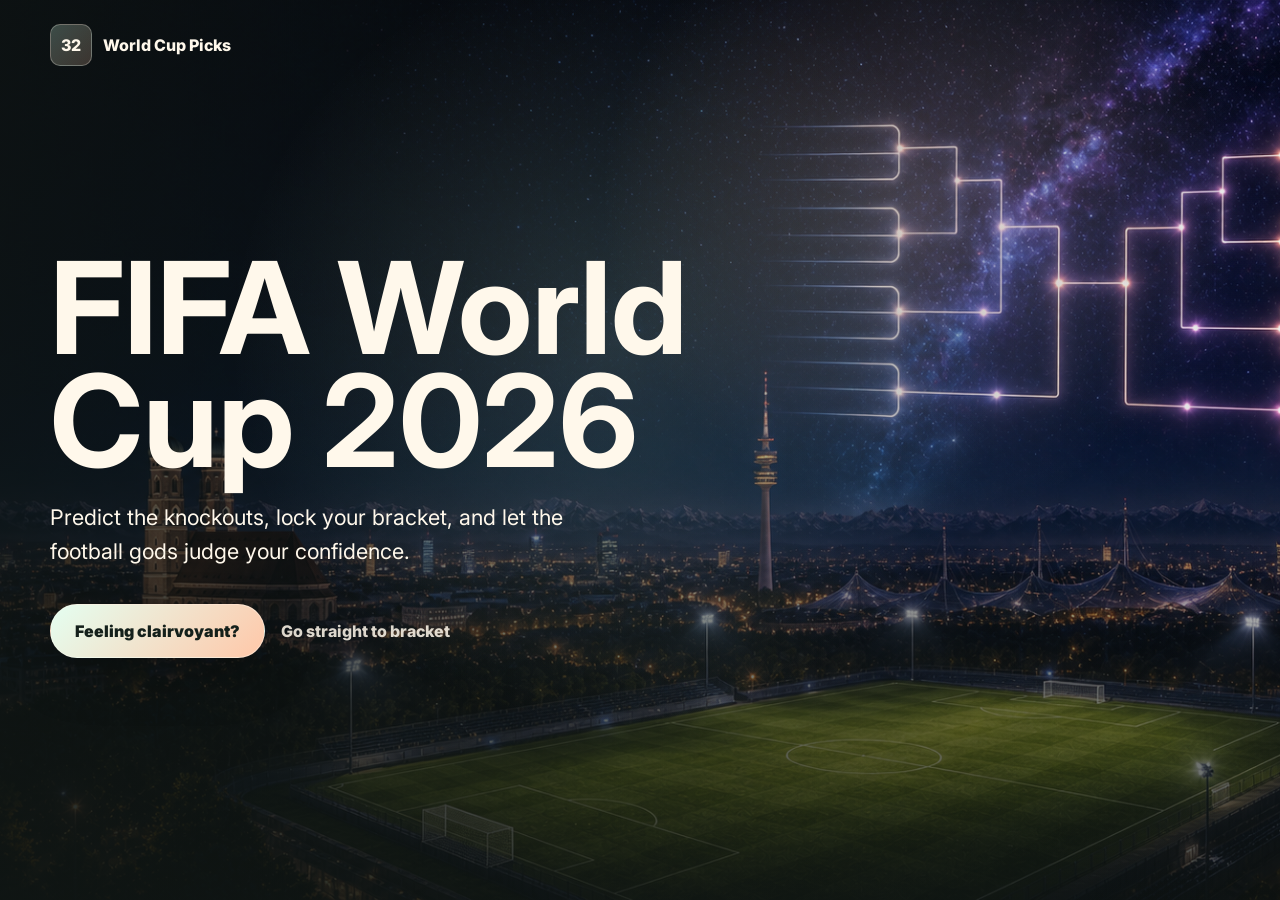
==== index.html @ a51153d9 "Fix tied standings and winner-only scoring" ====
<!doctype html>
<html lang="en">
  <head>
    <meta charset="UTF-8" />
    <meta name="viewport" content="width=device-width, initial-scale=1.0" />
    <title>World Cup Picks</title>
    <link rel="preconnect" href="https://fonts.googleapis.com" />
    <link rel="preconnect" href="https://fonts.gstatic.com" crossorigin />
    <link
      href="https://fonts.googleapis.com/css2?family=Inter:wght@400;500;600;700;800&display=swap"
      rel="stylesheet"
    />
    <link rel="stylesheet" href="./styles.css?v=32" />
  </head>
  <body class="launch-page">
    <main class="launch-shell" aria-label="World Cup Picks launch page">
      <div class="launch-bg" aria-hidden="true"></div>
      <nav class="launch-nav">
        <a class="brand" href="./index.html" aria-label="World Cup Picks">
          <span class="brand__mark">32</span>
          <span>World Cup Picks</span>
        </a>
      </nav>

      <section class="launch-content">
        <h1>FIFA World Cup 2026</h1>
        <p>
          Predict the knockouts, lock your bracket, and let the football gods judge your confidence.
        </p>
        <div class="launch-actions">
          <a class="oracle-button" href="./home.html">Feeling clairvoyant?</a>
          <a class="launch-link" href="./bracket.html">Go straight to bracket</a>
        </div>
      </section>
    </main>
  </body>
</html>
---- styles.css ----
:root {
  --bg: #17211e;
  --surface: rgba(255, 250, 241, 0.13);
  --surface-strong: rgba(255, 250, 241, 0.2);
  --line: rgba(255, 250, 241, 0.22);
  --text: #fff8eb;
  --muted: #ded4c4;
  --accent: #bde8d4;
  --accent-strong: #e4fff1;
  --accent-soft: rgba(189, 232, 212, 0.18);
  --peach: #ffc7a8;
  --lavender: #d7c7ff;
  --amber: #ffd789;
  --blue: #a8d8ff;
  --shadow: 0 24px 70px rgba(23, 33, 30, 0.28);
}

* {
  box-sizing: border-box;
}

html {
  scroll-behavior: smooth;
}

body {
  margin: 0;
  background:
    radial-gradient(circle at 14% 4%, rgba(255, 199, 168, 0.2), transparent 30rem),
    radial-gradient(circle at 88% 18%, rgba(215, 199, 255, 0.18), transparent 34rem),
    linear-gradient(180deg, #24322d 0%, var(--bg) 48%, #111916 100%);
  color: var(--text);
  font-family: Inter, system-ui, -apple-system, BlinkMacSystemFont, "Segoe UI", sans-serif;
}

body::before {
  content: "";
  position: fixed;
  inset: 0;
  z-index: -1;
  pointer-events: none;
  background:
    linear-gradient(180deg, rgba(23, 33, 30, 0.5), rgba(23, 33, 30, 0.66)),
    url("./assets/stadium-bracket.png") center / cover no-repeat;
  opacity: 0.56;
}

.launch-page::before {
  display: none;
}

.launch-shell {
  position: relative;
  min-height: 100svh;
  overflow: hidden;
  isolation: isolate;
  display: grid;
  grid-template-rows: auto 1fr;
}

.launch-bg {
  position: absolute;
  inset: 0;
  z-index: -2;
  background:
    linear-gradient(90deg, rgba(16, 22, 20, 0.76) 0%, rgba(16, 22, 20, 0.36) 42%, rgba(16, 22, 20, 0.02) 100%),
    linear-gradient(0deg, rgba(16, 22, 20, 0.76) 0%, rgba(16, 22, 20, 0.04) 55%),
    url("./assets/stadium-bracket.png") center / cover no-repeat;
  animation: launchDrift 18s ease-in-out infinite alternate;
}

.launch-bg::after {
  content: "";
  position: absolute;
  inset: 0;
  background:
    radial-gradient(circle at 72% 22%, rgba(255, 199, 168, 0.22), transparent 20rem),
    radial-gradient(circle at 48% 38%, rgba(189, 232, 212, 0.18), transparent 24rem);
}

.launch-nav {
  width: min(1180px, calc(100% - 32px));
  margin: 0 auto;
  padding: 24px 0;
}

.launch-content {
  width: min(1180px, calc(100% - 32px));
  margin: 0 auto;
  align-self: center;
  padding: 4rem 0 9rem;
}

.launch-content h1 {
  max-width: 760px;
  font-size: clamp(3.5rem, 10vw, 8.5rem);
  line-height: 0.88;
  text-wrap: balance;
}

.launch-content p:not(.eyebrow) {
  max-width: 560px;
  margin: 1.4rem 0 0;
  color: var(--text);
  font-size: clamp(1.05rem, 2vw, 1.35rem);
  line-height: 1.6;
}

.launch-actions {
  display: flex;
  align-items: center;
  gap: 1rem;
  flex-wrap: wrap;
  margin-top: 2.2rem;
}

.oracle-button {
  display: inline-flex;
  align-items: center;
  justify-content: center;
  min-height: 54px;
  padding: 0 24px;
  border: 1px solid rgba(255, 250, 241, 0.42);
  border-radius: 999px;
  color: #14201b;
  background: linear-gradient(135deg, #e4fff1, #ffc7a8);
  box-shadow: 0 18px 50px rgba(0, 0, 0, 0.24);
  font-weight: 900;
  text-decoration: none;
  transition:
    transform 180ms ease,
    box-shadow 180ms ease;
}

.oracle-button:hover {
  transform: translateY(-2px);
  box-shadow: 0 24px 62px rgba(0, 0, 0, 0.3);
}

.launch-link {
  color: var(--text);
  text-decoration: none;
  font-weight: 800;
  opacity: 0.86;
}

@keyframes launchDrift {
  from {
    transform: scale(1);
  }

  to {
    transform: scale(1.035) translate3d(-0.7%, -0.5%, 0);
  }
}

button,
input,
select {
  font: inherit;
}

input[type="number"] {
  appearance: textfield;
  -moz-appearance: textfield;
}

input[type="number"]::-webkit-outer-spin-button,
input[type="number"]::-webkit-inner-spin-button {
  margin: 0;
  -webkit-appearance: none;
}

button {
  cursor: pointer;
}

.hero {
  position: relative;
  min-height: 74svh;
  display: grid;
  grid-template-rows: auto 1fr;
  overflow: hidden;
  isolation: isolate;
}

.page-header {
  position: relative;
  overflow: hidden;
  isolation: isolate;
  padding-bottom: 2rem;
}

.page-header::before {
  content: "";
  position: absolute;
  inset: 0;
  z-index: -2;
  background:
    linear-gradient(90deg, rgba(23, 33, 30, 0.58) 0%, rgba(23, 33, 30, 0.36) 46%, rgba(23, 33, 30, 0.02) 100%),
    linear-gradient(180deg, rgba(23, 33, 30, 0.02) 0%, rgba(23, 33, 30, 0.74) 100%),
    url("./assets/stadium-bracket.png") center 34% / cover no-repeat;
}

.page-header::after {
  content: "";
  position: absolute;
  inset: auto 0 0;
  z-index: -1;
  height: 9rem;
  background: linear-gradient(0deg, var(--bg), transparent);
}

.hero__backdrop {
  position: absolute;
  inset: 0;
  z-index: -2;
  background:
    linear-gradient(90deg, rgba(23, 33, 30, 0.68) 0%, rgba(23, 33, 30, 0.44) 43%, rgba(23, 33, 30, 0.02) 100%),
    linear-gradient(0deg, rgba(23, 33, 30, 0.92) 0%, rgba(23, 33, 30, 0.02) 44%),
    url("./assets/stadium-bracket.png") center / cover no-repeat;
}

.hero::after {
  content: "";
  position: absolute;
  inset: auto 0 0;
  z-index: -1;
  height: 22svh;
  background: linear-gradient(0deg, var(--bg), transparent);
}

.topbar {
  display: flex;
  align-items: center;
  justify-content: space-between;
  gap: 1rem;
  width: min(1180px, calc(100% - 32px));
  margin: 0 auto;
  padding: 22px 0;
}

.brand {
  display: inline-flex;
  align-items: center;
  gap: 0.7rem;
  color: var(--text);
  text-decoration: none;
  font-weight: 800;
  letter-spacing: 0;
}

.brand__mark {
  display: grid;
  place-items: center;
  width: 42px;
  aspect-ratio: 1;
  border-radius: 10px;
  color: var(--text);
  background: linear-gradient(135deg, rgba(189, 232, 212, 0.28), rgba(255, 199, 168, 0.2));
  border: 1px solid rgba(255, 250, 241, 0.28);
}

.topbar__actions,
.score-rules,
.legend {
  display: flex;
  align-items: center;
  gap: 0.7rem;
  flex-wrap: wrap;
}

.nav-link {
  display: inline-flex;
  align-items: center;
  min-height: 36px;
  padding: 0 12px;
  border: 1px solid transparent;
  border-radius: 999px;
  color: var(--muted);
  text-decoration: none;
  font-size: 0.9rem;
  font-weight: 800;
}

.nav-link.is-active {
  color: var(--text);
  border-color: var(--line);
  background: rgba(255, 250, 241, 0.1);
}

.sync-pill {
  display: inline-flex;
  align-items: center;
  min-height: 34px;
  padding: 0 11px;
  border: 1px solid var(--line);
  border-radius: 999px;
  background: rgba(255, 255, 255, 0.08);
  color: var(--muted);
  font-size: 0.78rem;
  font-weight: 800;
}

.sync-pill::before {
  content: "";
  width: 0.55rem;
  aspect-ratio: 1;
  margin-right: 0.45rem;
  border-radius: 50%;
  background: var(--muted);
}

.sync-pill[data-mode="connected"]::before {
  background: var(--accent);
}

.sync-pill[data-mode="syncing"]::before {
  background: var(--blue);
}

.sync-pill[data-mode="warning"]::before {
  background: var(--amber);
}

.primary-button,
.ghost-button {
  border: 1px solid var(--line);
  border-radius: 999px;
  min-height: 42px;
  padding: 0 16px;
  color: var(--text);
}

.primary-button {
  background: linear-gradient(135deg, rgba(189, 232, 212, 0.24), rgba(255, 199, 168, 0.18));
  color: var(--text);
  border-color: rgba(255, 250, 241, 0.3);
  font-weight: 800;
}

.ghost-button {
  background: rgba(255, 250, 241, 0.085);
}

.hero__content {
  width: min(1180px, calc(100% - 32px));
  margin: 0 auto;
  align-self: center;
  padding: 5rem 0 8rem;
}

.page-title {
  width: min(1180px, calc(100% - 32px));
  margin: 2.5rem auto 0;
  padding: 2rem 0 6.5rem;
}

.page-title h1 {
  max-width: 760px;
  font-size: clamp(2.2rem, 5vw, 4.8rem);
}

.eyebrow {
  margin: 0 0 0.55rem;
  color: var(--accent-strong);
  font-size: 0.74rem;
  font-weight: 800;
  letter-spacing: 0.16em;
  text-transform: uppercase;
}

h1,
h2 {
  margin: 0;
  letter-spacing: 0;
}

h1 {
  max-width: 820px;
  font-size: clamp(2.5rem, 7vw, 5.8rem);
  line-height: 0.94;
}

h2 {
  font-size: 1.25rem;
}

.hero__lede {
  max-width: 640px;
  color: var(--muted);
  font-size: 1.1rem;
  line-height: 1.7;
}

.score-rules {
  margin-top: 1.6rem;
}

.score-rules span,
.status-pill,
.legend span {
  display: inline-flex;
  align-items: center;
  gap: 0.4rem;
  min-height: 34px;
  padding: 0 12px;
  border: 1px solid var(--line);
  border-radius: 999px;
  background: rgba(255, 255, 255, 0.08);
  color: var(--muted);
}

.score-rules strong {
  color: var(--accent);
}

.app-shell {
  width: min(1380px, calc(100% - 32px));
  margin: -52px auto 80px;
  position: relative;
  z-index: 2;
}

.bracket-shell {
  width: min(1560px, calc(100% - 32px));
  margin-top: -78px;
}

.dashboard,
.analytics-grid {
  display: grid;
  gap: 1rem;
}

.dashboard {
  grid-template-columns: repeat(4, minmax(0, 1fr));
}

.home-grid {
  display: grid;
  grid-template-columns: minmax(320px, 0.9fr) minmax(0, 1.35fr);
  gap: 1rem;
  margin-top: 1rem;
}

.race-panel,
.standings-panel {
  min-height: 360px;
}

.race-stats {
  display: grid;
  gap: 0.75rem;
  padding: 1rem;
}

.race-card {
  border: 1px solid rgba(255, 250, 241, 0.14);
  border-radius: 14px;
  background:
    linear-gradient(135deg, rgba(198, 232, 112, 0.15), rgba(189, 232, 212, 0.08), rgba(215, 199, 255, 0.08)),
    rgba(23, 33, 30, 0.38);
  padding: 0.9rem;
}

.race-card span,
.chaser-row span {
  color: var(--muted);
  font-size: 0.78rem;
}

.race-card strong {
  display: block;
  margin-top: 0.25rem;
  color: var(--text);
  font-size: 1.35rem;
}

.race-card small {
  display: block;
  margin-top: 0.3rem;
  color: var(--muted);
}

.race-card--leader {
  border-color: rgba(198, 232, 112, 0.36);
}

.race-mini-grid {
  display: grid;
  grid-template-columns: 1fr 1fr;
  gap: 0.75rem;
}

.chaser-list {
  display: grid;
  gap: 0.5rem;
}

.chaser-row {
  display: grid;
  grid-template-columns: 30px minmax(0, 1fr) auto;
  align-items: center;
  gap: 0.65rem;
  min-height: 42px;
  padding: 0 0.7rem;
  border: 1px solid rgba(255, 250, 241, 0.12);
  border-radius: 12px;
  background: rgba(255, 250, 241, 0.055);
}

.chaser-row strong {
  color: var(--text);
  overflow: hidden;
  text-overflow: ellipsis;
  white-space: nowrap;
}

.points-list {
  display: grid;
  gap: 0.65rem;
  max-height: 360px;
  overflow: auto;
  padding: 1rem;
}

.points-row-chart {
  display: grid;
  grid-template-columns: 30px minmax(96px, 1fr) minmax(150px, 1.8fr) 54px;
  align-items: center;
  gap: 0.75rem;
  min-height: 48px;
  padding: 0 0.8rem;
  border: 1px solid rgba(255, 250, 241, 0.14);
  border-radius: 14px;
  background:
    linear-gradient(90deg, rgba(255, 248, 235, 0.075), rgba(255, 248, 235, 0.025)),
    rgba(23, 33, 30, 0.36);
  color: var(--muted);
}

.points-row-chart strong,
.points-row-chart b {
  color: var(--text);
}

.points-row-chart b {
  font-size: 0.95rem;
  text-align: right;
}

.points-track {
  height: 9px;
  border-radius: 999px;
  background: rgba(255, 250, 241, 0.11);
  overflow: hidden;
}

.points-track span {
  display: block;
  height: 100%;
  border-radius: inherit;
  background: linear-gradient(90deg, var(--accent), var(--peach), var(--lavender));
  box-shadow: 0 0 18px rgba(255, 199, 168, 0.22);
}

.standings-list {
  display: grid;
  gap: 0.65rem;
  padding: 1rem;
  max-height: 360px;
  overflow: auto;
}

.standing-row {
  display: grid;
  grid-template-columns: 30px minmax(0, 1fr) auto auto;
  align-items: center;
  gap: 0.75rem;
  min-height: 46px;
  padding: 0 0.75rem;
  border: 1px solid rgba(226, 232, 240, 0.1);
  border-radius: 8px;
  background: rgba(255, 255, 255, 0.035);
  color: var(--muted);
}

.standing-row strong,
.standing-player-link {
  color: var(--text);
}

.standing-player-link {
  min-width: 0;
  overflow: hidden;
  text-overflow: ellipsis;
  text-decoration: none;
  font-weight: 750;
}

.standing-player-link:hover,
.standing-player-link:focus-visible {
  color: var(--accent-strong);
  text-decoration: underline;
  text-underline-offset: 3px;
}

.standing-rank {
  display: grid;
  place-items: center;
  width: 26px;
  aspect-ratio: 1;
  border-radius: 999px;
  background: rgba(142, 182, 217, 0.14);
  color: var(--text);
  font-size: 0.8rem;
  font-weight: 800;
}

.metric,
.panel,
.match-card {
  background: var(--surface);
  border: 1px solid var(--line);
  box-shadow: var(--shadow);
  backdrop-filter: blur(22px) saturate(130%);
}

.metric {
  min-height: 132px;
  border-radius: 8px;
  padding: 1rem;
}

.metric__label,
.metric small,
.match-code,
.fixture-note,
.points-row,
.winner-row {
  color: var(--muted);
}

.fixture-note {
  display: block;
  margin-top: 0.15rem;
  font-size: 0.72rem;
}

.metric strong {
  display: block;
  margin: 0.45rem 0 0.25rem;
  font-size: clamp(1.8rem, 3vw, 2.6rem);
}

.workspace {
  display: grid;
  grid-template-columns: minmax(360px, 430px) minmax(0, 1fr);
  gap: 1rem;
  margin-top: 1rem;
}

.lock-box {
  margin: 0.85rem 0.85rem 0;
  padding: 0.9rem;
  border: 1px solid rgba(255, 250, 241, 0.18);
  border-radius: 14px;
  background:
    linear-gradient(135deg, rgba(189, 232, 212, 0.11), rgba(215, 199, 255, 0.08)),
    rgba(255, 250, 241, 0.08);
  box-shadow: 0 18px 48px rgba(0, 0, 0, 0.18);
  backdrop-filter: blur(22px) saturate(130%);
}

.lock-box--wide {
  display: flex;
  align-items: center;
  justify-content: space-between;
  gap: 1rem;
  margin: 0;
  padding: 1rem;
}

.lock-box--details {
  display: grid;
  grid-template-columns: minmax(280px, 1fr) minmax(240px, 0.5fr) auto;
}

.lock-copy p {
  max-width: 560px;
}

.lock-box--details .lock-copy p,
.section-note--highlight {
  border: 1px solid rgba(198, 232, 112, 0.46);
  border-radius: 12px;
  background:
    linear-gradient(135deg, rgba(198, 232, 112, 0.32), rgba(189, 232, 212, 0.2), rgba(255, 250, 241, 0.09)),
    rgba(32, 46, 25, 0.34);
  color: #f7ffd9;
  padding: 0.7rem 0.8rem;
  box-shadow: 0 12px 32px rgba(112, 145, 39, 0.2);
}

.participant-fields {
  display: grid;
  grid-template-columns: 1fr;
  gap: 0.75rem;
}

.participant-fields label {
  display: grid;
  gap: 0.35rem;
  color: var(--muted);
  font-size: 0.76rem;
  font-weight: 800;
}

.detail-input {
  min-height: 40px;
  border: 1px solid rgba(255, 250, 241, 0.22);
  border-radius: 10px;
  background: rgba(255, 250, 241, 0.11);
  color: var(--text);
  padding: 0 0.75rem;
}

.detail-input::placeholder {
  color: rgba(187, 180, 166, 0.68);
}

.detail-input:focus {
  outline: none;
  border-color: rgba(189, 232, 212, 0.58);
  background: rgba(255, 250, 241, 0.16);
}

.bottom-lock {
  display: flex;
  align-items: center;
  justify-content: space-between;
  gap: 1rem;
  padding: 1rem;
  border: 1px solid rgba(248, 244, 235, 0.14);
  border-radius: 14px;
  background: rgba(248, 244, 235, 0.075);
  box-shadow: 0 18px 48px rgba(0, 0, 0, 0.18);
  backdrop-filter: blur(22px) saturate(130%);
}

.bottom-lock div {
  display: grid;
  gap: 0.2rem;
}

.bottom-lock span {
  color: var(--muted);
  font-size: 0.88rem;
}

.bottom-lock button {
  min-width: 180px;
}

.lock-box--wide p {
  margin-bottom: 0;
}

.lock-box strong {
  display: block;
  margin-bottom: 0.35rem;
}

.lock-box p {
  margin: 0 0 0.8rem;
  color: var(--muted);
  font-size: 0.86rem;
  line-height: 1.45;
}

.lock-box button {
  width: 100%;
}

.lock-box button:disabled {
  cursor: default;
  opacity: 0.72;
}

.panel {
  border-radius: 14px;
  overflow: hidden;
}

.panel__header,
.section-heading {
  display: flex;
  justify-content: space-between;
  gap: 1rem;
  align-items: flex-start;
  padding: 1rem;
  border-bottom: 1px solid var(--line);
}

.section-note {
  max-width: 320px;
  margin: 0;
  color: var(--muted);
  font-size: 0.86rem;
  line-height: 1.45;
  text-align: right;
}

.section-note.section-note--highlight {
  color: #f7ffd9;
  max-width: 380px;
}

.controls-panel {
  align-self: start;
  max-height: calc(100svh - 24px);
  position: sticky;
  top: 12px;
  display: grid;
  grid-template-rows: auto 1fr;
}

.match-list {
  overflow: auto;
  padding: 0.85rem;
  display: grid;
  gap: 0.85rem;
}

.match-card {
  border-radius: 8px;
  padding: 1rem;
}

.match-card__top,
.team-row,
.winner-row,
.points-row {
  display: flex;
  align-items: center;
  justify-content: space-between;
  gap: 0.75rem;
}

.match-card__top {
  margin-bottom: 0.75rem;
}

.status-select,
.prediction-pick,
.actual-pick,
.team-name,
.score-inputs input {
  min-height: 36px;
  border: 1px solid var(--line);
  border-radius: 8px;
  background: rgba(255, 255, 255, 0.055);
  color: var(--text);
}

.status-select,
.prediction-pick,
.actual-pick {
  width: 100%;
  padding: 0 0.5rem;
}

.teams {
  display: grid;
  gap: 0.35rem;
  padding: 0.55rem 0;
  border-top: 1px solid rgba(226, 232, 240, 0.08);
  border-bottom: 1px solid rgba(226, 232, 240, 0.08);
}

.team-row {
  display: grid;
  grid-template-columns: 28px minmax(0, 1fr) auto;
  gap: 0.55rem;
}

.team-flag {
  display: grid;
  place-items: center;
  font-size: 1.15rem;
}

.team-name {
  width: 100%;
  padding: 0 0.55rem;
  border-color: transparent;
  background: transparent;
  font-weight: 750;
}

.team-score {
  min-width: 2ch;
  text-align: right;
  font-weight: 800;
}

.match-fields {
  display: grid;
  gap: 0.75rem;
  margin-top: 0.9rem;
}

.field-group {
  display: grid;
  grid-template-columns: 1fr 112px;
  gap: 0.65rem;
  margin: 0;
  padding: 0.75rem;
  border: 1px solid rgba(226, 232, 240, 0.09);
  border-radius: 8px;
  background: rgba(255, 255, 255, 0.025);
}

.field-group:last-child {
  grid-template-columns: 1fr 112px 1fr;
}

.field-group legend {
  padding: 0 0.3rem;
  color: var(--text);
  font-size: 0.78rem;
  font-weight: 800;
}

.field-group label {
  display: grid;
  gap: 0.35rem;
  color: var(--muted);
  font-size: 0.76rem;
  font-weight: 700;
}

.score-inputs {
  display: inline-flex;
  align-items: center;
  gap: 0.3rem;
}

.score-inputs input {
  width: 52px;
  text-align: center;
}

.winner-row,
.points-row {
  margin-top: 0.75rem;
  font-size: 0.82rem;
}

.bracket-stage {
  min-width: 0;
  border: 1px solid var(--line);
  border-radius: 18px;
  background:
    linear-gradient(135deg, rgba(189, 232, 212, 0.09), rgba(255, 199, 168, 0.07), rgba(215, 199, 255, 0.06)),
    rgba(23, 33, 30, 0.62);
  box-shadow: var(--shadow);
  backdrop-filter: blur(24px) saturate(130%);
  overflow: hidden;
}

.legend {
  font-size: 0.78rem;
}

.legend__dot {
  width: 0.55rem;
  aspect-ratio: 1;
  border-radius: 50%;
}

.legend__dot--live {
  background: var(--blue);
}

.legend__dot--final {
  background: var(--amber);
}

.legend__dot--predicted {
  background: var(--accent);
}

.bracket {
  display: grid;
  grid-template-columns: repeat(5, minmax(230px, 1fr));
  gap: 1.1rem;
  overflow: auto;
  padding: 1.15rem;
}

.bracket--large {
  min-height: 720px;
}

.bracket--large .round-column:nth-child(1) {
  gap: 0.7rem;
}

.bracket--large .round-column:nth-child(2) {
  padding-top: 1.9rem;
  gap: 1.8rem;
}

.bracket--large .round-column:nth-child(3) {
  padding-top: 5.15rem;
  gap: 4.85rem;
}

.bracket--large .round-column:nth-child(4) {
  padding-top: 11.7rem;
  gap: 10.8rem;
}

.bracket--large .round-column:nth-child(5) {
  padding-top: 24.8rem;
  gap: 0;
}

.round-column {
  display: grid;
  align-content: start;
  gap: 0.85rem;
  min-width: 230px;
}

.round-title {
  color: rgba(255, 248, 235, 0.76);
  font-size: 0.72rem;
  font-weight: 800;
  letter-spacing: 0.1em;
  text-transform: uppercase;
  padding-left: 0.25rem;
}

.bracket-node {
  position: relative;
  border: 1px solid rgba(255, 250, 241, 0.16);
  border-radius: 20px;
  background:
    linear-gradient(145deg, rgba(255, 248, 235, 0.16), rgba(189, 232, 212, 0.07) 46%, rgba(215, 199, 255, 0.07)),
    rgba(22, 31, 28, 0.64);
  overflow: hidden;
  box-shadow: 0 16px 42px rgba(9, 16, 14, 0.18);
  backdrop-filter: blur(18px) saturate(128%);
  transition:
    transform 180ms ease,
    border-color 180ms ease,
    background 180ms ease,
    box-shadow 180ms ease;
}

.bracket-node:hover {
  transform: translateY(-2px);
  border-color: rgba(255, 248, 235, 0.32);
  box-shadow: 0 20px 54px rgba(9, 16, 14, 0.24);
}

.bracket-node::after {
  content: "";
  position: absolute;
  inset: 10px auto auto 10px;
  width: 5px;
  height: calc(100% - 20px);
  border-radius: 999px;
  background: linear-gradient(180deg, var(--accent), var(--peach), var(--lavender));
  opacity: 0.55;
}

.bracket-node__head {
  display: flex;
  align-items: center;
  justify-content: space-between;
  gap: 0.5rem;
  min-height: 36px;
  padding: 0 0.85rem 0 1.25rem;
  border-bottom: 1px solid rgba(255, 250, 241, 0.08);
  color: rgba(255, 248, 235, 0.66);
  font-size: 0.68rem;
  font-weight: 800;
}

.bracket-node__row {
  display: grid;
  grid-template-columns: minmax(0, 1fr) 46px;
  align-items: center;
  min-height: 43px;
  border-top: 1px solid rgba(255, 250, 241, 0.065);
}

.bracket-node__row:first-of-type {
  border-top: 0;
}

.bracket-node__team {
  appearance: none;
  width: 100%;
  border: 0;
  border-radius: 0;
  background: transparent;
  color: var(--text);
  cursor: pointer;
  display: flex;
  align-items: center;
  justify-content: space-between;
  min-height: 43px;
  padding: 0 0.75rem 0 1.25rem;
  gap: 0.5rem;
  text-align: left;
}

.bracket-node__team:not(:disabled):hover,
.bracket-node__row:has(.bracket-node__team:not(:disabled):hover) {
  background: rgba(255, 248, 235, 0.07);
}

.bracket-node__team:disabled {
  cursor: default;
}

.bracket-node__team strong {
  overflow: hidden;
  text-overflow: ellipsis;
  white-space: nowrap;
}

.team-label {
  display: inline-flex;
  align-items: center;
  gap: 0.5rem;
  min-width: 0;
}

.bracket-node__row.is-winner {
  color: var(--text);
  background:
    linear-gradient(90deg, rgba(205, 244, 108, 0.42), rgba(189, 232, 212, 0.24), rgba(255, 250, 241, 0.1)),
    rgba(48, 70, 30, 0.34);
  box-shadow:
    inset 5px 0 0 #d9ff7a,
    inset 0 0 0 1px rgba(217, 255, 122, 0.2),
    0 0 24px rgba(205, 244, 108, 0.18);
}

.bracket-node__row.is-winner .bracket-node__team strong {
  color: #f9ffe2;
}

.bracket-score-input {
  width: 34px;
  min-height: 31px;
  margin-right: 0.5rem;
  border: 1px solid rgba(255, 250, 241, 0.18);
  border-radius: 999px;
  background: rgba(255, 250, 241, 0.1);
  color: var(--text);
  text-align: center;
  transition:
    border-color 160ms ease,
    background 160ms ease,
    transform 160ms ease;
}

.bracket-score-input:focus {
  outline: none;
  border-color: rgba(189, 232, 212, 0.62);
  background: rgba(255, 250, 241, 0.18);
  transform: translateY(-1px);
}

.bracket-score-input:disabled {
  opacity: 0.7;
}

.node-status {
  display: inline-flex;
  width: 9px;
  aspect-ratio: 1;
  border-radius: 999px;
  background: var(--muted);
}

.node-status.live {
  background: var(--blue);
}

.node-status.final {
  background: var(--amber);
}

.node-status.predicted {
  background: var(--accent);
}

.analytics-grid {
  grid-template-columns: 1fr 1fr 1.2fr;
  margin-top: 1rem;
}

.quality-stats,
.bar-list,
.score-breakdown {
  padding: 1rem;
}

.quality-stats {
  display: grid;
  gap: 0.7rem;
}

.stat-line {
  display: flex;
  justify-content: space-between;
  gap: 1rem;
  color: var(--muted);
}

.stat-line strong {
  color: var(--text);
}

.lookup-field {
  display: grid;
  gap: 0.3rem;
  min-width: 180px;
  color: var(--muted);
  font-size: 0.72rem;
  font-weight: 800;
}

.lookup-field input {
  min-height: 36px;
  border: 1px solid rgba(255, 250, 241, 0.2);
  border-radius: 10px;
  background: rgba(255, 250, 241, 0.1);
  color: var(--text);
  padding: 0 0.7rem;
}

.lookup-field input:focus {
  outline: none;
  border-color: rgba(198, 232, 112, 0.58);
  background: rgba(255, 250, 241, 0.15);
}

.bar-item {
  display: grid;
  gap: 0.4rem;
  margin-bottom: 0.85rem;
}

.bar-item__row {
  display: flex;
  justify-content: space-between;
  gap: 1rem;
  color: var(--muted);
}

.bar {
  height: 9px;
  border-radius: 999px;
  background: rgba(255, 255, 255, 0.08);
  overflow: hidden;
}

.bar span {
  display: block;
  height: 100%;
  border-radius: inherit;
  background: var(--accent);
}

.score-breakdown {
  display: grid;
  gap: 0.6rem;
  max-height: 360px;
  overflow: auto;
}

.breakdown-row {
  display: grid;
  grid-template-columns: minmax(0, 1fr) auto;
  align-items: center;
  gap: 0.75rem;
  padding: 0.75rem;
  border: 1px solid var(--line);
  border-radius: 8px;
  background: rgba(255, 255, 255, 0.05);
}

.breakdown-row.is-live {
  border-color: rgba(198, 232, 112, 0.42);
  background:
    linear-gradient(90deg, rgba(198, 232, 112, 0.12), rgba(255, 255, 255, 0.04)),
    rgba(255, 255, 255, 0.05);
}

.breakdown-row small {
  display: block;
  margin-top: 0.25rem;
  color: var(--muted);
}

.result-pill {
  display: inline-flex;
  align-items: center;
  justify-content: center;
  min-width: 86px;
  padding: 0.35rem 0.6rem;
  border-radius: 999px;
  background: rgba(255, 250, 241, 0.1);
  color: var(--text);
  font-size: 0.78rem;
  line-height: 1;
  white-space: nowrap;
}

.breakdown-row.is-live .result-pill {
  background: rgba(198, 232, 112, 0.22);
  color: #efffc6;
}

@media (max-width: 1100px) {
  .dashboard,
  .analytics-grid,
  .home-grid {
    grid-template-columns: repeat(2, minmax(0, 1fr));
  }

  .workspace {
    grid-template-columns: 1fr;
  }

  .controls-panel {
    position: static;
    max-height: none;
  }
}

@media (max-width: 720px) {
  body::before {
    opacity: 0.72;
    background:
      linear-gradient(180deg, rgba(23, 33, 30, 0.42), rgba(23, 33, 30, 0.72)),
      url("./assets/stadium-bracket.png") center / cover no-repeat;
  }

  .launch-nav,
  .launch-content,
  .topbar,
  .hero__content,
  .page-title,
  .app-shell,
  .bracket-shell {
    width: min(100% - 20px, 1380px);
  }

  .launch-content {
    padding: 2.5rem 0 5.5rem;
  }

  .launch-content h1 {
    font-size: clamp(3rem, 18vw, 5rem);
  }

  .launch-actions,
  .oracle-button,
  .launch-link {
    width: 100%;
  }

  .launch-link {
    text-align: center;
  }

  .topbar,
  .panel__header,
  .section-heading,
  .match-card__top {
    align-items: stretch;
    flex-direction: column;
  }

  .topbar__actions,
  .topbar__actions button,
  .primary-button,
  .ghost-button {
    width: 100%;
  }

  .hero {
    min-height: 86svh;
  }

  .hero__content {
    padding: 3rem 0 6rem;
  }

  .page-header {
    padding-bottom: 1rem;
  }

  .page-title {
    margin-top: 1rem;
    padding: 1rem 0 5rem;
  }

  .page-title h1 {
    font-size: clamp(2rem, 12vw, 3.2rem);
  }

  .app-shell {
    margin-bottom: 48px;
  }

  .bracket-shell {
    margin-top: -58px;
  }

  .dashboard,
  .analytics-grid,
  .home-grid {
    grid-template-columns: 1fr;
  }

  .standing-row {
    grid-template-columns: 30px minmax(0, 1fr);
  }

  .standing-row span:nth-last-child(-n + 2) {
    grid-column: 2;
  }

  .points-row-chart {
    grid-template-columns: 30px minmax(0, 1fr) 50px;
  }

  .points-track {
    grid-column: 2 / -1;
  }

  .field-group,
  .field-group:last-child {
    grid-template-columns: 1fr 1fr;
  }

  .field-group:last-child label:last-child {
    grid-column: 1 / -1;
  }

  .lock-box--details {
    grid-template-columns: 1fr;
  }

  .participant-fields {
    grid-template-columns: 1fr;
  }

  .bracket-heading {
    gap: 0.75rem;
  }

  .section-note {
    max-width: none;
    text-align: left;
  }

  .bracket-stage {
    border-radius: 14px;
  }

  .bracket {
    grid-template-columns: repeat(5, minmax(206px, 78vw));
    gap: 0.75rem;
    padding: 0.85rem;
    scroll-snap-type: x proximity;
    -webkit-overflow-scrolling: touch;
  }

  .bracket--large {
    min-height: 660px;
  }

  .round-column {
    min-width: 206px;
    scroll-snap-align: start;
  }

  .round-title {
    position: sticky;
    top: 0;
    z-index: 3;
    padding: 0.45rem 0.25rem;
    background: rgba(23, 33, 30, 0.82);
    backdrop-filter: blur(12px);
  }

  .bracket--large .round-column:nth-child(1) {
    gap: 0.55rem;
  }

  .bracket--large .round-column:nth-child(2) {
    padding-top: 1.4rem;
    gap: 1.35rem;
  }

  .bracket--large .round-column:nth-child(3) {
    padding-top: 4.3rem;
    gap: 4rem;
  }

  .bracket--large .round-column:nth-child(4) {
    padding-top: 9.8rem;
    gap: 9rem;
  }

  .bracket--large .round-column:nth-child(5) {
    padding-top: 21rem;
  }

  .bracket-node {
    border-radius: 16px;
  }

  .bracket-node::after {
    inset: 9px auto auto 9px;
    width: 4px;
    height: calc(100% - 18px);
  }

  .bracket-node__head {
    min-height: 32px;
    padding-inline: 1rem 0.7rem;
    font-size: 0.64rem;
  }

  .bracket-node__row,
  .bracket-node__team {
    min-height: 39px;
  }

  .bracket-node__row {
    grid-template-columns: minmax(0, 1fr) 40px;
  }

  .bracket-node__team {
    padding-inline: 1rem 0.45rem;
  }

  .team-label {
    gap: 0.35rem;
  }

  .bracket-score-input {
    width: 31px;
    min-height: 29px;
    margin-right: 0.35rem;
  }

  .bottom-lock {
    align-items: stretch;
    flex-direction: column;
  }

  .bottom-lock button {
    width: 100%;
    min-width: 0;
  }
}
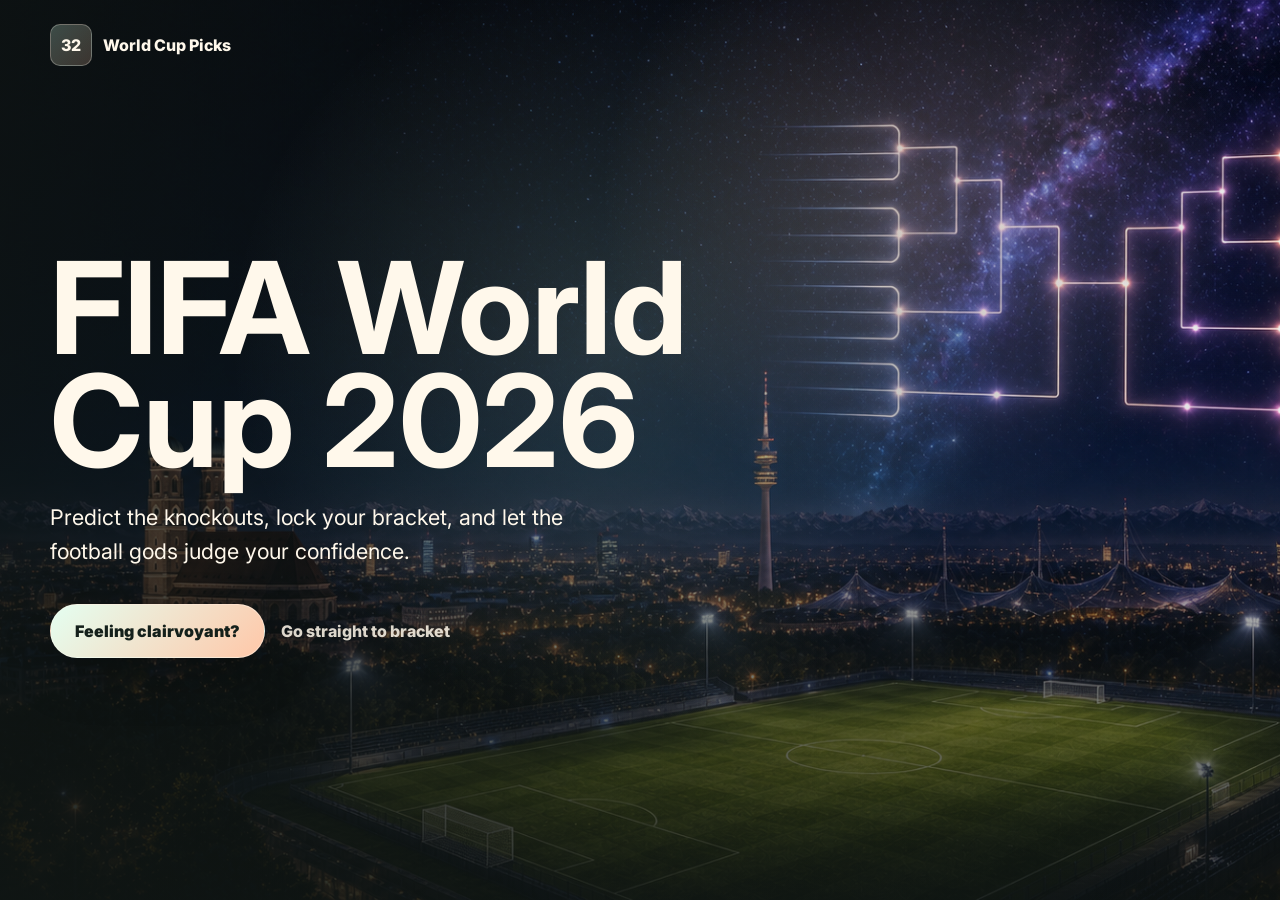
==== commit 3ab9269e: "Gate goal difference on correct winner" ====
--- a/index.html
+++ b/index.html
@@ -10,7 +10,7 @@
       href="https://fonts.googleapis.com/css2?family=Inter:wght@400;500;600;700;800&display=swap"
       rel="stylesheet"
     />
-    <link rel="stylesheet" href="./styles.css?v=32" />
+    <link rel="stylesheet" href="./styles.css?v=38" />
   </head>
   <body class="launch-page">
     <main class="launch-shell" aria-label="World Cup Picks launch page">
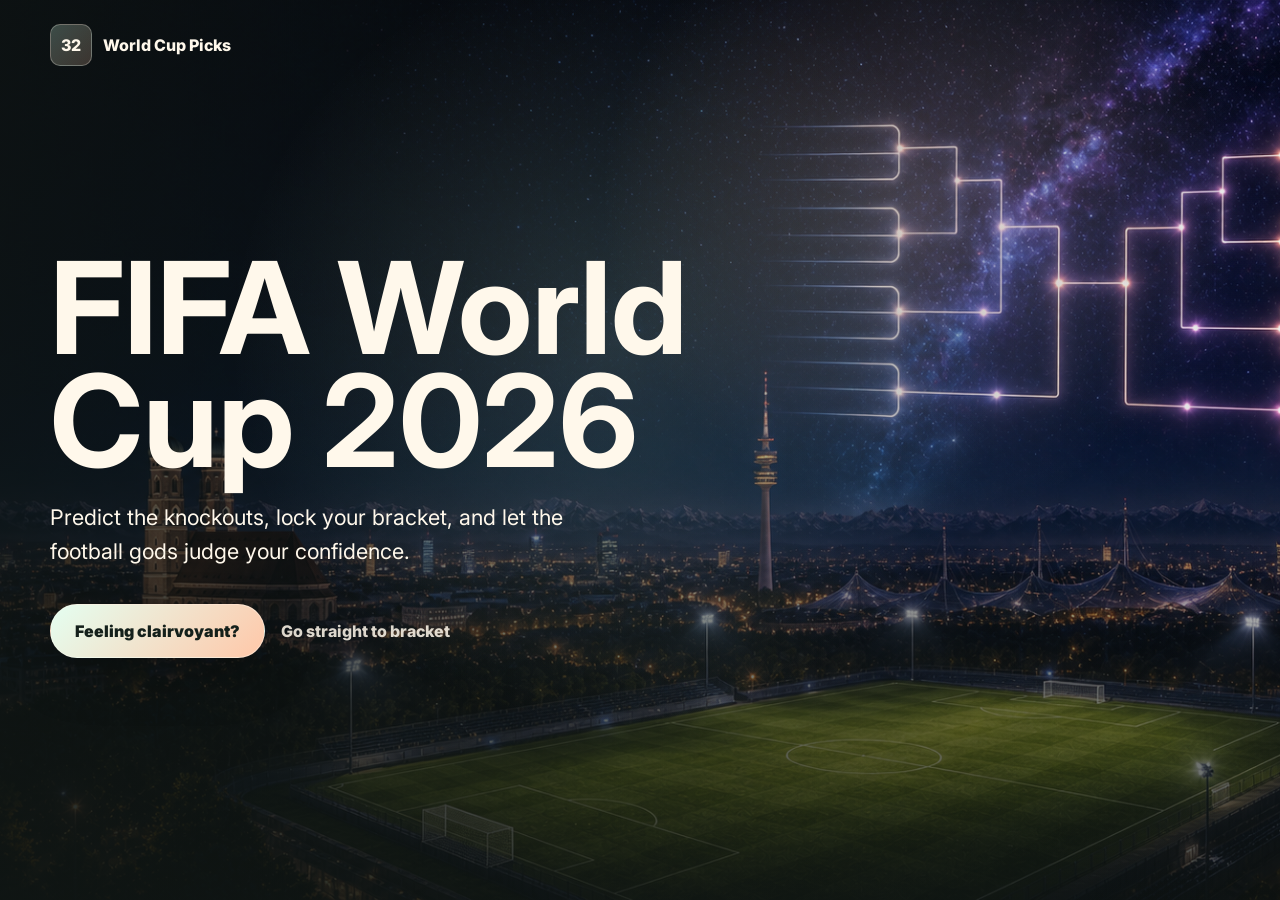
==== commit 94c31e74: "Update site for semifinals and final" ====
--- a/index.html
+++ b/index.html
@@ -10,7 +10,7 @@
       href="https://fonts.googleapis.com/css2?family=Inter:wght@400;500;600;700;800&display=swap"
       rel="stylesheet"
     />
-    <link rel="stylesheet" href="./styles.css?v=38" />
+    <link rel="stylesheet" href="./styles.css?v=39" />
   </head>
   <body class="launch-page">
     <main class="launch-shell" aria-label="World Cup Picks launch page">
